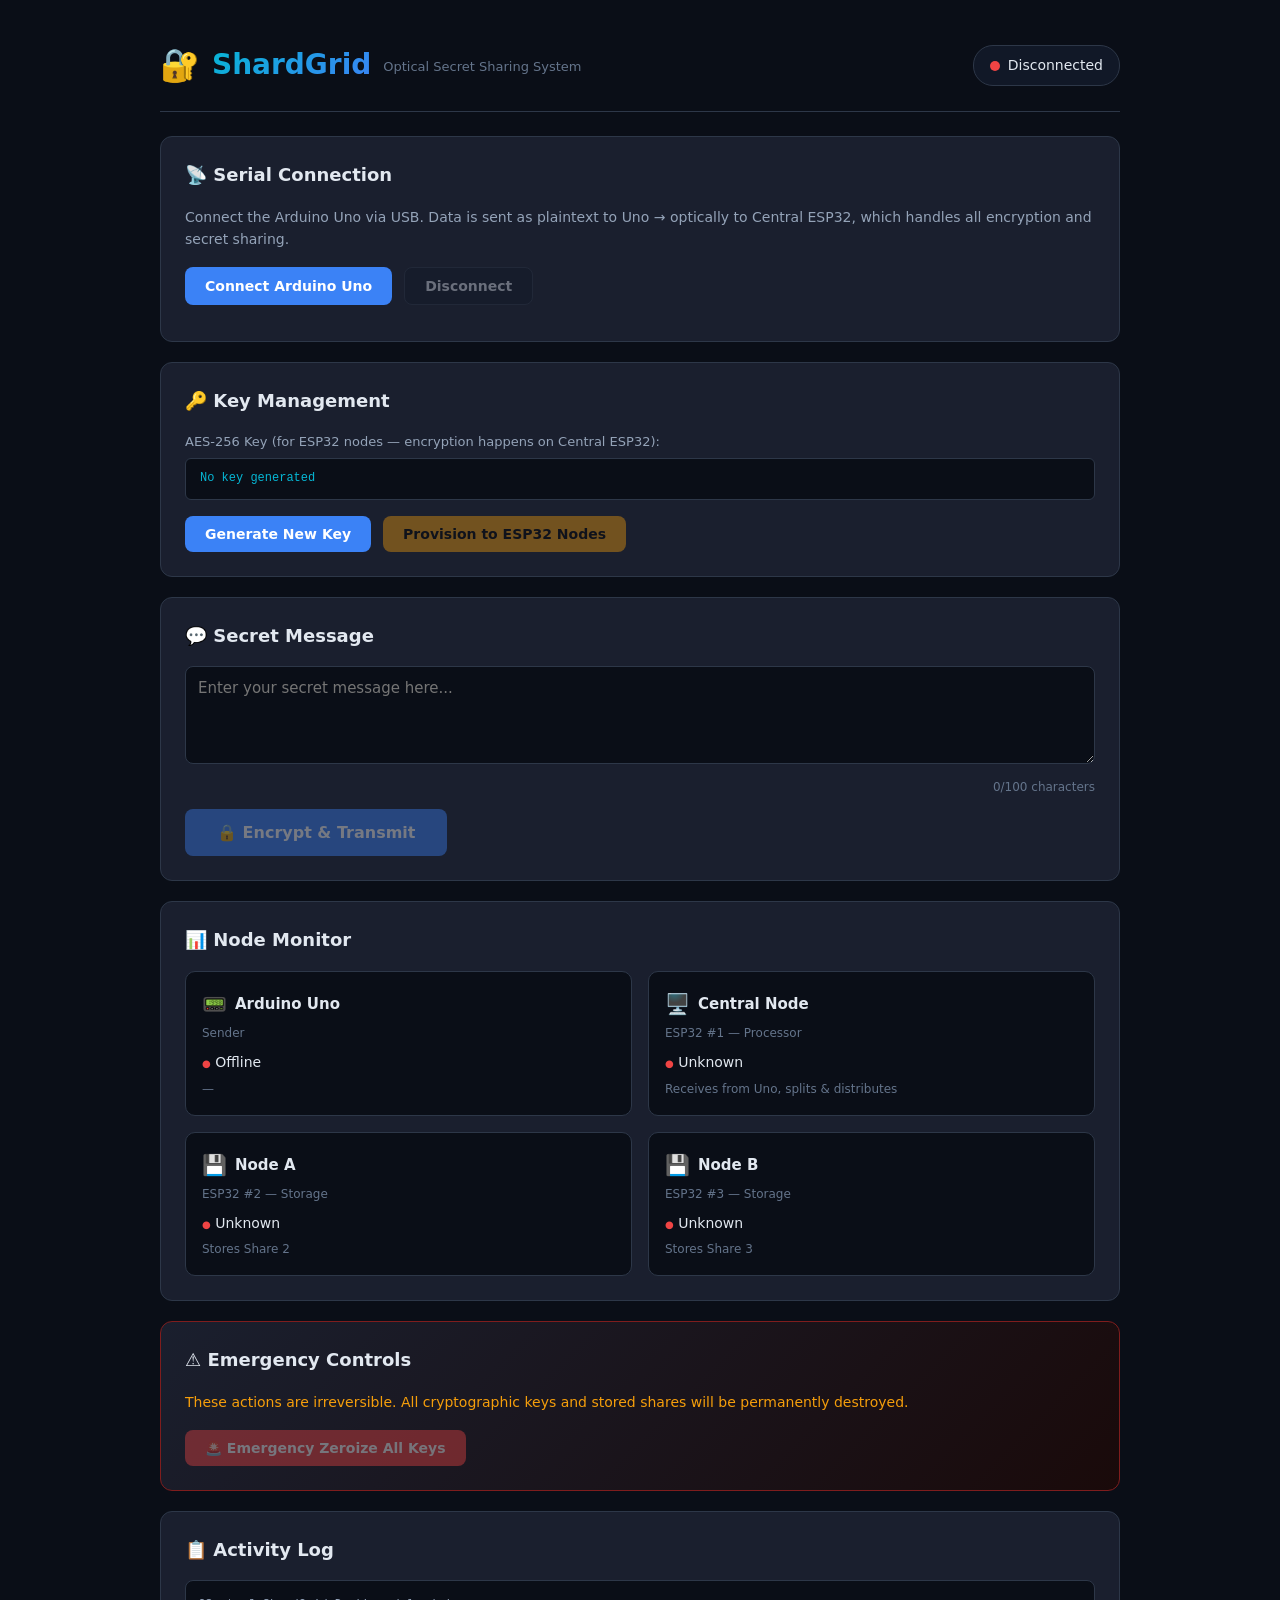
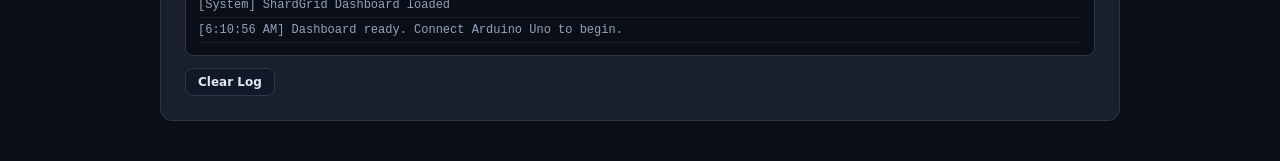
==== web-dashboard/index.html @ ce8e6735 "initial commit" ====
<!DOCTYPE html>
<html lang="en">
<head>
    <meta charset="UTF-8">
    <meta name="viewport" content="width=device-width, initial-scale=1.0">
    <title>ShardGrid — Secure Control Panel</title>
    <link rel="stylesheet" href="css/style.css">
</head>
<body>
    <div class="container">
        <!-- Header -->
        <header class="header">
            <div class="logo">
                <span class="logo-icon">🔐</span>
                <h1>ShardGrid</h1>
                <span class="subtitle">Optical Secret Sharing System</span>
            </div>
            <div class="connection-status" id="connectionStatus">
                <span class="status-dot disconnected"></span>
                <span>Disconnected</span>
            </div>
        </header>

        <!-- Connection Panel -->
        <section class="panel" id="connectPanel">
            <h2>📡 Serial Connection</h2>
            <p class="info-text">Connect the Arduino Uno via USB. Data is sent as plaintext to Uno → optically to Central ESP32, which handles all encryption and secret sharing.</p>
            <div class="button-row">
                <button id="connectBtn" class="btn btn-primary" onclick="connectSerial()">
                    Connect Arduino Uno
                </button>
                <button id="disconnectBtn" class="btn btn-secondary" onclick="disconnectSerial()" disabled>
                    Disconnect
                </button>
            </div>
            <div class="port-info" id="portInfo"></div>
        </section>

        <!-- Key Management -->
        <section class="panel" id="keyPanel">
            <h2>🔑 Key Management</h2>
            <div class="key-section">
                <div class="key-display">
                    <label>AES-256 Key (for ESP32 nodes — encryption happens on Central ESP32):</label>
                    <div class="key-value" id="keyDisplay">No key generated</div>
                </div>
                <div class="button-row">
                    <button class="btn btn-primary" onclick="generateKey()">
                        Generate New Key
                    </button>
                    <button class="btn btn-warning" onclick="provisionKey()" id="provisionBtn" disabled>
                        Provision to ESP32 Nodes
                    </button>
                </div>
            </div>
        </section>

        <!-- Message Input -->
        <section class="panel" id="messagePanel">
            <h2>💬 Secret Message</h2>
            <div class="message-section">
                <textarea id="messageInput" placeholder="Enter your secret message here..." rows="4" maxlength="100"></textarea>
                <div class="char-count"><span id="charCount">0</span>/100 characters</div>
                <div class="button-row">
                    <button class="btn btn-primary btn-large" onclick="sendMessage()" id="sendBtn" disabled>
                        🔒 Encrypt & Transmit
                    </button>
                </div>
            </div>
        </section>

        <!-- SSS Visualization -->
        <section class="panel" id="sssPanel" style="display:none;">
            <h2>🧩 Shamir's Secret Sharing</h2>
            <div class="sss-info">
                <div class="sss-param">
                    <span class="param-label">Threshold (k)</span>
                    <span class="param-value">2</span>
                </div>
                <div class="sss-param">
                    <span class="param-label">Total Shares (n)</span>
                    <span class="param-value">3</span>
                </div>
                <div class="sss-param">
                    <span class="param-label">Reconstruction</span>
                    <span class="param-value">Any 2 of 3</span>
                </div>
            </div>
            <div class="shares-display">
                <div class="share-card" id="share1Card">
                    <h3>Share 1 — Central</h3>
                    <div class="share-data" id="share1Data">—</div>
                    <div class="share-status" id="share1Status">Pending</div>
                </div>
                <div class="share-card" id="share2Card">
                    <h3>Share 2 — Node A</h3>
                    <div class="share-data" id="share2Data">—</div>
                    <div class="share-status" id="share2Status">Pending</div>
                </div>
                <div class="share-card" id="share3Card">
                    <h3>Share 3 — Node B</h3>
                    <div class="share-data" id="share3Data">—</div>
                    <div class="share-status" id="share3Status">Pending</div>
                </div>
            </div>
        </section>

        <!-- Node Status Monitor -->
        <section class="panel" id="monitorPanel">
            <h2>📊 Node Monitor</h2>
            <div class="node-grid">
                <div class="node-card" id="unoCard">
                    <div class="node-header">
                        <span class="node-icon">📟</span>
                        <h3>Arduino Uno</h3>
                    </div>
                    <div class="node-role">Sender</div>
                    <div class="node-status" id="unoStatus">
                        <span class="status-indicator offline">●</span> Offline
                    </div>
                    <div class="node-detail" id="unoDetail">—</div>
                </div>
                <div class="node-card" id="centralCard">
                    <div class="node-header">
                        <span class="node-icon">🖥️</span>
                        <h3>Central Node</h3>
                    </div>
                    <div class="node-role">ESP32 #1 — Processor</div>
                    <div class="node-status" id="centralStatus">
                        <span class="status-indicator offline">●</span> Unknown
                    </div>
                    <div class="node-detail" id="centralDetail">Receives from Uno, splits & distributes</div>
                </div>
                <div class="node-card" id="nodeACard">
                    <div class="node-header">
                        <span class="node-icon">💾</span>
                        <h3>Node A</h3>
                    </div>
                    <div class="node-role">ESP32 #2 — Storage</div>
                    <div class="node-status" id="nodeAStatus">
                        <span class="status-indicator offline">●</span> Unknown
                    </div>
                    <div class="node-detail" id="nodeADetail">Stores Share 2</div>
                </div>
                <div class="node-card" id="nodeBCard">
                    <div class="node-header">
                        <span class="node-icon">💾</span>
                        <h3>Node B</h3>
                    </div>
                    <div class="node-role">ESP32 #3 — Storage</div>
                    <div class="node-status" id="nodeBStatus">
                        <span class="status-indicator offline">●</span> Unknown
                    </div>
                    <div class="node-detail" id="nodeBDetail">Stores Share 3</div>
                </div>
            </div>
        </section>

        <!-- Emergency Controls -->
        <section class="panel panel-danger" id="emergencyPanel">
            <h2>⚠️ Emergency Controls</h2>
            <p class="warning-text">These actions are irreversible. All cryptographic keys and stored shares will be permanently destroyed.</p>
            <div class="button-row">
                <button class="btn btn-danger" onclick="emergencyZeroize()" id="zeroizeBtn" disabled>
                    🚨 Emergency Zeroize All Keys
                </button>
            </div>
        </section>

        <!-- Activity Log -->
        <section class="panel">
            <h2>📋 Activity Log</h2>
            <div class="log-container" id="logContainer">
                <div class="log-entry log-info">[System] ShardGrid Dashboard loaded</div>
            </div>
            <button class="btn btn-secondary btn-small" onclick="clearLog()">Clear Log</button>
        </section>
    </div>

    <script src="js/shamir.js"></script>
    <script src="js/crypto.js"></script>
    <script src="js/serial.js"></script>
    <script src="js/app.js"></script>
</body>
</html>
---- web-dashboard/css/style.css ----
/* ============================================================================
   ShardGrid — Dashboard Styles
   Dark theme, cybersecurity aesthetic
   ============================================================================ */

:root {
    --bg-primary: #0a0e17;
    --bg-secondary: #111827;
    --bg-panel: #1a1f2e;
    --bg-panel-hover: #1f2638;
    --border: #2d3748;
    --border-glow: #3b82f6;
    --text-primary: #e2e8f0;
    --text-secondary: #94a3b8;
    --text-muted: #64748b;
    --accent-blue: #3b82f6;
    --accent-green: #10b981;
    --accent-yellow: #f59e0b;
    --accent-red: #ef4444;
    --accent-purple: #8b5cf6;
    --accent-cyan: #06b6d4;
    --font-mono: 'Consolas', 'Monaco', 'Courier New', monospace;
    --font-sans: 'Segoe UI', system-ui, -apple-system, sans-serif;
}

* {
    margin: 0;
    padding: 0;
    box-sizing: border-box;
}

body {
    background: var(--bg-primary);
    color: var(--text-primary);
    font-family: var(--font-sans);
    min-height: 100vh;
    line-height: 1.6;
}

.container {
    max-width: 1000px;
    margin: 0 auto;
    padding: 20px;
}

/* --- Header --- */
.header {
    display: flex;
    justify-content: space-between;
    align-items: center;
    padding: 20px 0;
    border-bottom: 1px solid var(--border);
    margin-bottom: 24px;
}

.logo {
    display: flex;
    align-items: center;
    gap: 12px;
}

.logo-icon {
    font-size: 32px;
}

.logo h1 {
    font-size: 28px;
    font-weight: 700;
    background: linear-gradient(135deg, var(--accent-cyan), var(--accent-blue));
    -webkit-background-clip: text;
    -webkit-text-fill-color: transparent;
    background-clip: text;
}

.subtitle {
    color: var(--text-muted);
    font-size: 13px;
    margin-top: 4px;
}

.connection-status {
    display: flex;
    align-items: center;
    gap: 8px;
    padding: 8px 16px;
    background: var(--bg-secondary);
    border-radius: 20px;
    font-size: 14px;
    border: 1px solid var(--border);
}

.status-dot {
    width: 10px;
    height: 10px;
    border-radius: 50%;
    display: inline-block;
}

.status-dot.connected {
    background: var(--accent-green);
    box-shadow: 0 0 8px var(--accent-green);
    animation: pulse 2s infinite;
}

.status-dot.disconnected {
    background: var(--accent-red);
}

@keyframes pulse {
    0%, 100% { opacity: 1; }
    50% { opacity: 0.5; }
}

/* --- Panels --- */
.panel {
    background: var(--bg-panel);
    border: 1px solid var(--border);
    border-radius: 12px;
    padding: 24px;
    margin-bottom: 20px;
    transition: border-color 0.3s;
}

.panel:hover {
    border-color: var(--border-glow);
}

.panel h2 {
    font-size: 18px;
    margin-bottom: 16px;
    color: var(--text-primary);
}

.panel-danger {
    border-color: #7f1d1d;
    background: linear-gradient(135deg, var(--bg-panel) 0%, #1a0a0a 100%);
}

.info-text {
    color: var(--text-secondary);
    font-size: 14px;
    margin-bottom: 16px;
}

.warning-text {
    color: var(--accent-yellow);
    font-size: 14px;
    margin-bottom: 16px;
}

/* --- Buttons --- */
.button-row {
    display: flex;
    gap: 12px;
    flex-wrap: wrap;
}

.btn {
    padding: 10px 20px;
    border: none;
    border-radius: 8px;
    font-size: 14px;
    font-weight: 600;
    cursor: pointer;
    transition: all 0.2s;
    font-family: var(--font-sans);
}

.btn:disabled {
    opacity: 0.4;
    cursor: not-allowed;
}

.btn-primary {
    background: var(--accent-blue);
    color: white;
}

.btn-primary:hover:not(:disabled) {
    background: #2563eb;
    box-shadow: 0 0 15px rgba(59, 130, 246, 0.3);
}

.btn-secondary {
    background: var(--bg-secondary);
    color: var(--text-primary);
    border: 1px solid var(--border);
}

.btn-secondary:hover:not(:disabled) {
    background: var(--bg-panel-hover);
}

.btn-warning {
    background: var(--accent-yellow);
    color: #000;
}

.btn-warning:hover:not(:disabled) {
    background: #d97706;
}

.btn-danger {
    background: var(--accent-red);
    color: white;
}

.btn-danger:hover:not(:disabled) {
    background: #dc2626;
    box-shadow: 0 0 20px rgba(239, 68, 68, 0.4);
}

.btn-large {
    padding: 14px 32px;
    font-size: 16px;
}

.btn-small {
    padding: 6px 12px;
    font-size: 12px;
}

/* --- Key Management --- */
.key-display {
    margin-bottom: 16px;
}

.key-display label {
    display: block;
    color: var(--text-secondary);
    font-size: 13px;
    margin-bottom: 6px;
}

.key-value {
    background: var(--bg-primary);
    border: 1px solid var(--border);
    border-radius: 6px;
    padding: 10px 14px;
    font-family: var(--font-mono);
    font-size: 12px;
    color: var(--accent-cyan);
    word-break: break-all;
    min-height: 40px;
}

/* --- Message Input --- */
textarea {
    width: 100%;
    padding: 12px;
    background: var(--bg-primary);
    border: 1px solid var(--border);
    border-radius: 8px;
    color: var(--text-primary);
    font-family: var(--font-sans);
    font-size: 15px;
    resize: vertical;
    outline: none;
    transition: border-color 0.2s;
}

textarea:focus {
    border-color: var(--accent-blue);
    box-shadow: 0 0 0 3px rgba(59, 130, 246, 0.1);
}

.char-count {
    text-align: right;
    font-size: 12px;
    color: var(--text-muted);
    margin: 6px 0 12px;
}

/* --- SSS Shares --- */
.sss-info {
    display: flex;
    gap: 24px;
    margin-bottom: 20px;
    padding: 12px;
    background: var(--bg-primary);
    border-radius: 8px;
}

.sss-param {
    display: flex;
    flex-direction: column;
    align-items: center;
}

.param-label {
    font-size: 12px;
    color: var(--text-muted);
}

.param-value {
    font-size: 18px;
    font-weight: 700;
    color: var(--accent-purple);
}

.shares-display {
    display: grid;
    grid-template-columns: repeat(3, 1fr);
    gap: 12px;
}

.share-card {
    background: var(--bg-primary);
    border: 1px solid var(--border);
    border-radius: 8px;
    padding: 14px;
    text-align: center;
}

.share-card h3 {
    font-size: 13px;
    color: var(--text-secondary);
    margin-bottom: 8px;
}

.share-data {
    font-family: var(--font-mono);
    font-size: 11px;
    color: var(--accent-cyan);
    word-break: break-all;
    min-height: 30px;
    margin-bottom: 8px;
}

.share-status {
    font-size: 12px;
    font-weight: 600;
    padding: 4px 8px;
    border-radius: 12px;
    display: inline-block;
}

.share-status.pending { background: var(--bg-secondary); color: var(--text-muted); }
.share-status.sent { background: #1e3a5f; color: var(--accent-blue); }
.share-status.stored { background: #064e3b; color: var(--accent-green); }
.share-status.failed { background: #7f1d1d; color: var(--accent-red); }

/* --- Node Monitor --- */
.node-grid {
    display: grid;
    grid-template-columns: repeat(2, 1fr);
    gap: 16px;
}

.node-card {
    background: var(--bg-primary);
    border: 1px solid var(--border);
    border-radius: 10px;
    padding: 16px;
    transition: all 0.3s;
}

.node-card:hover {
    border-color: var(--accent-blue);
}

.node-card.tampered {
    border-color: var(--accent-red) !important;
    box-shadow: 0 0 20px rgba(239, 68, 68, 0.2);
    animation: tamperFlash 1s infinite;
}

@keyframes tamperFlash {
    0%, 100% { background: var(--bg-primary); }
    50% { background: #1a0505; }
}

.node-header {
    display: flex;
    align-items: center;
    gap: 8px;
    margin-bottom: 4px;
}

.node-header h3 {
    font-size: 15px;
}

.node-icon {
    font-size: 20px;
}

.node-role {
    font-size: 12px;
    color: var(--text-muted);
    margin-bottom: 8px;
}

.node-status {
    font-size: 14px;
    margin-bottom: 6px;
}

.status-indicator {
    font-size: 10px;
}

.status-indicator.online { color: var(--accent-green); }
.status-indicator.offline { color: var(--accent-red); }
.status-indicator.warning { color: var(--accent-yellow); }

.node-detail {
    font-size: 12px;
    color: var(--text-muted);
}

/* --- Activity Log --- */
.log-container {
    background: var(--bg-primary);
    border: 1px solid var(--border);
    border-radius: 8px;
    padding: 12px;
    max-height: 300px;
    overflow-y: auto;
    font-family: var(--font-mono);
    font-size: 12px;
    margin-bottom: 12px;
}

.log-entry {
    padding: 3px 0;
    border-bottom: 1px solid #1a1f2e;
    line-height: 1.5;
}

.log-info { color: var(--text-secondary); }
.log-success { color: var(--accent-green); }
.log-warning { color: var(--accent-yellow); }
.log-error { color: var(--accent-red); }
.log-data { color: var(--accent-cyan); }

/* --- Responsive --- */
@media (max-width: 768px) {
    .header { flex-direction: column; gap: 12px; }
    .node-grid { grid-template-columns: 1fr; }
    .shares-display { grid-template-columns: 1fr; }
    .sss-info { flex-direction: column; gap: 8px; }
}

/* --- Port Info --- */
.port-info {
    margin-top: 12px;
    font-size: 13px;
    color: var(--text-muted);
    font-family: var(--font-mono);
}
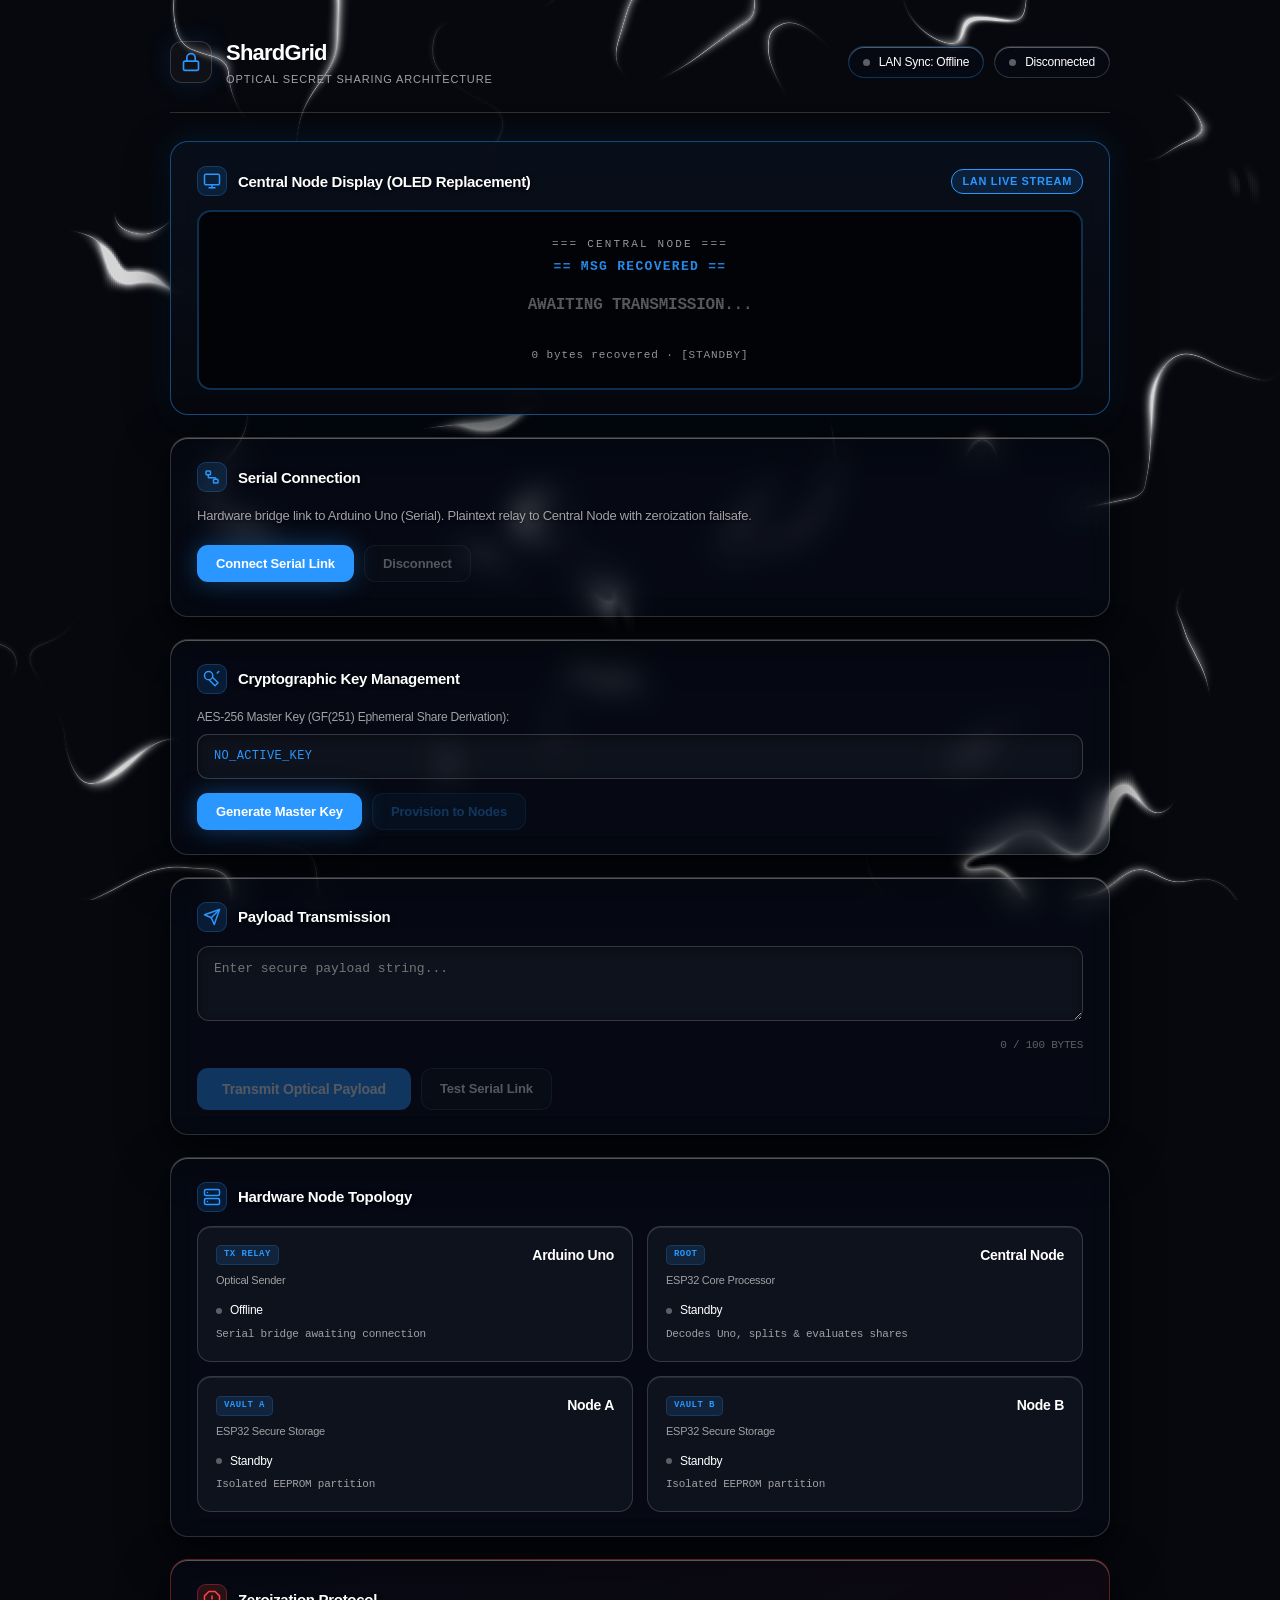
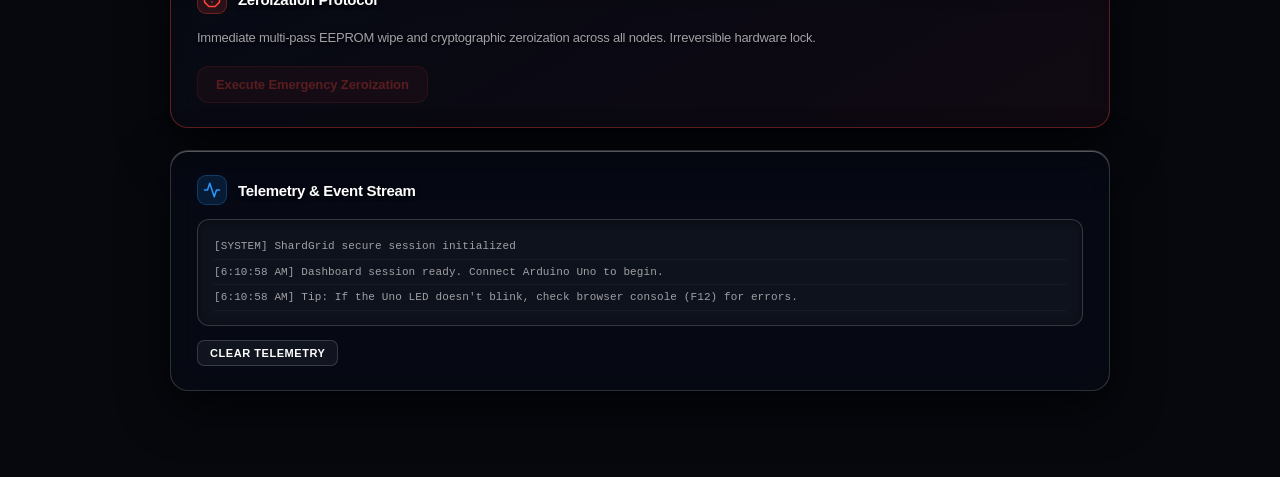
==== commit 58869e63: "central node display" ====
--- a/web-dashboard/index.html
+++ b/web-dashboard/index.html
@@ -3,31 +3,80 @@
 <head>
     <meta charset="UTF-8">
     <meta name="viewport" content="width=device-width, initial-scale=1.0">
-    <title>ShardGrid — Secure Control Panel</title>
+    <title>ShardGrid — Optical Security Matrix</title>
+    <link rel="stylesheet" href="https://fonts.cdnfonts.com/css/sf-pro-display">
     <link rel="stylesheet" href="css/style.css">
 </head>
 <body>
+    <!-- FluxLines Background -->
+    <div id="flux-bg" class="flux-lines-container">
+        <canvas class="flux-lines-canvas" aria-hidden="true"></canvas>
+    </div>
+
     <div class="container">
         <!-- Header -->
         <header class="header">
             <div class="logo">
-                <span class="logo-icon">🔐</span>
-                <h1>ShardGrid</h1>
-                <span class="subtitle">Optical Secret Sharing System</span>
-            </div>
-            <div class="connection-status" id="connectionStatus">
-                <span class="status-dot disconnected"></span>
-                <span>Disconnected</span>
+                <div class="logo-mark">
+                    <svg width="20" height="20" viewBox="0 0 24 24" fill="none" stroke="currentColor" stroke-width="2" stroke-linecap="round" stroke-linejoin="round">
+                        <rect x="3" y="11" width="18" height="11" rx="2" ry="2"></rect>
+                        <path d="M7 11V7a5 5 0 0 1 10 0v4"></path>
+                    </svg>
+                </div>
+                <div>
+                    <h1>ShardGrid</h1>
+                    <span class="subtitle">Optical Secret Sharing Architecture</span>
+                </div>
+            </div>
+            <div style="display:flex; gap:10px; align-items:center;">
+                <div class="connection-status" id="netSyncStatus" style="border-color: rgba(41,151,255,0.3);">
+                    <span class="status-dot disconnected" id="netSyncDot"></span>
+                    <span class="status-label" id="netSyncLabel">LAN Sync: Connecting...</span>
+                </div>
+                <div class="connection-status" id="connectionStatus">
+                    <span class="status-dot disconnected"></span>
+                    <span class="status-label">Disconnected</span>
+                </div>
             </div>
         </header>
+
+        <!-- Central Node OLED Display (Damaged Hardware Replacement) -->
+        <section class="panel panel-oled" id="oledRecoveryPanel">
+            <div class="panel-header">
+                <div class="panel-icon">
+                    <svg width="18" height="18" viewBox="0 0 24 24" fill="none" stroke="currentColor" stroke-width="2" stroke-linecap="round" stroke-linejoin="round">
+                        <rect x="2" y="3" width="20" height="14" rx="2" ry="2"></rect>
+                        <line x1="8" y1="21" x2="16" y2="21"></line>
+                        <line x1="12" y1="17" x2="12" y2="21"></line>
+                    </svg>
+                </div>
+                <h2>Central Node Display (OLED Replacement)</h2>
+                <span class="oled-badge">LAN Live Stream</span>
+            </div>
+            <div class="oled-screen" id="virtualOledScreen">
+                <div class="oled-header-text">=== CENTRAL NODE ===</div>
+                <div class="oled-sub-header">== MSG RECOVERED ==</div>
+                <div class="oled-recovered-text waiting" id="virtualOledMsg">AWAITING TRANSMISSION...</div>
+                <div class="oled-footer-text" id="virtualOledFooter">0 bytes recovered · [STANDBY]</div>
+            </div>
+        </section>
 
         <!-- Connection Panel -->
         <section class="panel" id="connectPanel">
-            <h2>📡 Serial Connection</h2>
-            <p class="info-text">Connect the Arduino Uno via USB. Data is sent as plaintext to Uno → optically to Central ESP32, which handles all encryption and secret sharing.</p>
+            <div class="panel-header">
+                <div class="panel-icon">
+                    <svg width="18" height="18" viewBox="0 0 24 24" fill="none" stroke="currentColor" stroke-width="2" stroke-linecap="round" stroke-linejoin="round">
+                        <rect x="4" y="4" width="6" height="5" rx="1"></rect>
+                        <rect x="14" y="15" width="6" height="5" rx="1"></rect>
+                        <path d="M7 9v3a1 1 0 0 0 1 1h8a1 1 0 0 1 1 1v1"></path>
+                    </svg>
+                </div>
+                <h2>Serial Connection</h2>
+            </div>
+            <p class="info-text">Hardware bridge link to Arduino Uno (Serial). Plaintext relay to Central Node with zeroization failsafe.</p>
             <div class="button-row">
                 <button id="connectBtn" class="btn btn-primary" onclick="connectSerial()">
-                    Connect Arduino Uno
+                    Connect Serial Link
                 </button>
                 <button id="disconnectBtn" class="btn btn-secondary" onclick="disconnectSerial()" disabled>
                     Disconnect
@@ -38,18 +87,26 @@
 
         <!-- Key Management -->
         <section class="panel" id="keyPanel">
-            <h2>🔑 Key Management</h2>
+            <div class="panel-header">
+                <div class="panel-icon">
+                    <svg width="18" height="18" viewBox="0 0 24 24" fill="none" stroke="currentColor" stroke-width="2" stroke-linecap="round" stroke-linejoin="round">
+                        <path d="m21 2-2 2m-6 6 7 7-4 4-7-7"></path>
+                        <circle cx="7.5" cy="7.5" r="5.5"></circle>
+                    </svg>
+                </div>
+                <h2>Cryptographic Key Management</h2>
+            </div>
             <div class="key-section">
                 <div class="key-display">
-                    <label>AES-256 Key (for ESP32 nodes — encryption happens on Central ESP32):</label>
-                    <div class="key-value" id="keyDisplay">No key generated</div>
+                    <label>AES-256 Master Key (GF(251) Ephemeral Share Derivation):</label>
+                    <div class="key-value" id="keyDisplay">NO_ACTIVE_KEY</div>
                 </div>
                 <div class="button-row">
                     <button class="btn btn-primary" onclick="generateKey()">
-                        Generate New Key
-                    </button>
-                    <button class="btn btn-warning" onclick="provisionKey()" id="provisionBtn" disabled>
-                        Provision to ESP32 Nodes
+                        Generate Master Key
+                    </button>
+                    <button class="btn btn-accent" onclick="provisionKey()" id="provisionBtn" disabled>
+                        Provision to Nodes
                     </button>
                 </div>
             </div>
@@ -57,13 +114,24 @@
 
         <!-- Message Input -->
         <section class="panel" id="messagePanel">
-            <h2>💬 Secret Message</h2>
+            <div class="panel-header">
+                <div class="panel-icon">
+                    <svg width="18" height="18" viewBox="0 0 24 24" fill="none" stroke="currentColor" stroke-width="2" stroke-linecap="round" stroke-linejoin="round">
+                        <line x1="22" y1="2" x2="11" y2="13"></line>
+                        <polygon points="22 2 15 22 11 13 2 9 22 2"></polygon>
+                    </svg>
+                </div>
+                <h2>Payload Transmission</h2>
+            </div>
             <div class="message-section">
-                <textarea id="messageInput" placeholder="Enter your secret message here..." rows="4" maxlength="100"></textarea>
-                <div class="char-count"><span id="charCount">0</span>/100 characters</div>
+                <textarea id="messageInput" placeholder="Enter secure payload string..." rows="3" maxlength="100"></textarea>
+                <div class="char-count"><span id="charCount">0</span> / 100 BYTES</div>
                 <div class="button-row">
                     <button class="btn btn-primary btn-large" onclick="sendMessage()" id="sendBtn" disabled>
-                        🔒 Encrypt & Transmit
+                        Transmit Optical Payload
+                    </button>
+                    <button class="btn btn-secondary" onclick="testSerialLink()" id="testBtn" disabled>
+                        Test Serial Link
                     </button>
                 </div>
             </div>
@@ -71,7 +139,17 @@
 
         <!-- SSS Visualization -->
         <section class="panel" id="sssPanel" style="display:none;">
-            <h2>🧩 Shamir's Secret Sharing</h2>
+            <div class="panel-header">
+                <div class="panel-icon">
+                    <svg width="18" height="18" viewBox="0 0 24 24" fill="none" stroke="currentColor" stroke-width="2" stroke-linecap="round" stroke-linejoin="round">
+                        <rect x="3" y="3" width="7" height="7"></rect>
+                        <rect x="14" y="3" width="7" height="7"></rect>
+                        <rect x="14" y="14" width="7" height="7"></rect>
+                        <rect x="3" y="14" width="7" height="7"></rect>
+                    </svg>
+                </div>
+                <h2>Shamir Secret Sharing (k=2, n=3)</h2>
+            </div>
             <div class="sss-info">
                 <div class="sss-param">
                     <span class="param-label">Threshold (k)</span>
@@ -82,101 +160,137 @@
                     <span class="param-value">3</span>
                 </div>
                 <div class="sss-param">
-                    <span class="param-label">Reconstruction</span>
-                    <span class="param-value">Any 2 of 3</span>
+                    <span class="param-label">Reconstruction Rule</span>
+                    <span class="param-value">k of n (Lagrange)</span>
                 </div>
             </div>
             <div class="shares-display">
                 <div class="share-card" id="share1Card">
-                    <h3>Share 1 — Central</h3>
+                    <div class="share-header">
+                        <h3>Share 01</h3>
+                        <span class="share-badge">Central</span>
+                    </div>
                     <div class="share-data" id="share1Data">—</div>
-                    <div class="share-status" id="share1Status">Pending</div>
+                    <div class="share-status" id="share1Status">PENDING</div>
                 </div>
                 <div class="share-card" id="share2Card">
-                    <h3>Share 2 — Node A</h3>
+                    <div class="share-header">
+                        <h3>Share 02</h3>
+                        <span class="share-badge">Node A</span>
+                    </div>
                     <div class="share-data" id="share2Data">—</div>
-                    <div class="share-status" id="share2Status">Pending</div>
+                    <div class="share-status" id="share2Status">PENDING</div>
                 </div>
                 <div class="share-card" id="share3Card">
-                    <h3>Share 3 — Node B</h3>
+                    <div class="share-header">
+                        <h3>Share 03</h3>
+                        <span class="share-badge">Node B</span>
+                    </div>
                     <div class="share-data" id="share3Data">—</div>
-                    <div class="share-status" id="share3Status">Pending</div>
+                    <div class="share-status" id="share3Status">PENDING</div>
                 </div>
             </div>
         </section>
 
         <!-- Node Status Monitor -->
         <section class="panel" id="monitorPanel">
-            <h2>📊 Node Monitor</h2>
+            <div class="panel-header">
+                <div class="panel-icon">
+                    <svg width="18" height="18" viewBox="0 0 24 24" fill="none" stroke="currentColor" stroke-width="2" stroke-linecap="round" stroke-linejoin="round">
+                        <rect x="2" y="2" width="20" height="8" rx="2" ry="2"></rect>
+                        <rect x="2" y="14" width="20" height="8" rx="2" ry="2"></rect>
+                        <line x1="6" y1="6" x2="6.01" y2="6"></line>
+                        <line x1="6" y1="18" x2="6.01" y2="18"></line>
+                    </svg>
+                </div>
+                <h2>Hardware Node Topology</h2>
+            </div>
             <div class="node-grid">
                 <div class="node-card" id="unoCard">
                     <div class="node-header">
-                        <span class="node-icon">📟</span>
+                        <span class="node-tag">TX RELAY</span>
                         <h3>Arduino Uno</h3>
                     </div>
-                    <div class="node-role">Sender</div>
+                    <div class="node-role">Optical Sender</div>
                     <div class="node-status" id="unoStatus">
-                        <span class="status-indicator offline">●</span> Offline
-                    </div>
-                    <div class="node-detail" id="unoDetail">—</div>
+                        <span class="status-indicator offline"></span> Offline
+                    </div>
+                    <div class="node-detail" id="unoDetail">Serial bridge awaiting connection</div>
                 </div>
                 <div class="node-card" id="centralCard">
                     <div class="node-header">
-                        <span class="node-icon">🖥️</span>
+                        <span class="node-tag">ROOT</span>
                         <h3>Central Node</h3>
                     </div>
-                    <div class="node-role">ESP32 #1 — Processor</div>
+                    <div class="node-role">ESP32 Core Processor</div>
                     <div class="node-status" id="centralStatus">
-                        <span class="status-indicator offline">●</span> Unknown
-                    </div>
-                    <div class="node-detail" id="centralDetail">Receives from Uno, splits & distributes</div>
+                        <span class="status-indicator offline"></span> Standby
+                    </div>
+                    <div class="node-detail" id="centralDetail">Decodes Uno, splits & evaluates shares</div>
                 </div>
                 <div class="node-card" id="nodeACard">
                     <div class="node-header">
-                        <span class="node-icon">💾</span>
+                        <span class="node-tag">VAULT A</span>
                         <h3>Node A</h3>
                     </div>
-                    <div class="node-role">ESP32 #2 — Storage</div>
+                    <div class="node-role">ESP32 Secure Storage</div>
                     <div class="node-status" id="nodeAStatus">
-                        <span class="status-indicator offline">●</span> Unknown
-                    </div>
-                    <div class="node-detail" id="nodeADetail">Stores Share 2</div>
+                        <span class="status-indicator offline"></span> Standby
+                    </div>
+                    <div class="node-detail" id="nodeADetail">Isolated EEPROM partition</div>
                 </div>
                 <div class="node-card" id="nodeBCard">
                     <div class="node-header">
-                        <span class="node-icon">💾</span>
+                        <span class="node-tag">VAULT B</span>
                         <h3>Node B</h3>
                     </div>
-                    <div class="node-role">ESP32 #3 — Storage</div>
+                    <div class="node-role">ESP32 Secure Storage</div>
                     <div class="node-status" id="nodeBStatus">
-                        <span class="status-indicator offline">●</span> Unknown
-                    </div>
-                    <div class="node-detail" id="nodeBDetail">Stores Share 3</div>
+                        <span class="status-indicator offline"></span> Standby
+                    </div>
+                    <div class="node-detail" id="nodeBDetail">Isolated EEPROM partition</div>
                 </div>
             </div>
         </section>
 
         <!-- Emergency Controls -->
         <section class="panel panel-danger" id="emergencyPanel">
-            <h2>⚠️ Emergency Controls</h2>
-            <p class="warning-text">These actions are irreversible. All cryptographic keys and stored shares will be permanently destroyed.</p>
+            <div class="panel-header">
+                <div class="panel-icon danger-icon">
+                    <svg width="18" height="18" viewBox="0 0 24 24" fill="none" stroke="currentColor" stroke-width="2" stroke-linecap="round" stroke-linejoin="round">
+                        <polygon points="7.86 2 16.14 2 22 7.86 22 16.14 16.14 22 7.86 22 2 16.14 2 7.86 7.86 2"></polygon>
+                        <line x1="12" y1="8" x2="12" y2="12"></line>
+                        <line x1="12" y1="16" x2="12.01" y2="16"></line>
+                    </svg>
+                </div>
+                <h2>Zeroization Protocol</h2>
+            </div>
+            <p class="warning-text">Immediate multi-pass EEPROM wipe and cryptographic zeroization across all nodes. Irreversible hardware lock.</p>
             <div class="button-row">
                 <button class="btn btn-danger" onclick="emergencyZeroize()" id="zeroizeBtn" disabled>
-                    🚨 Emergency Zeroize All Keys
+                    Execute Emergency Zeroization
                 </button>
             </div>
         </section>
 
         <!-- Activity Log -->
         <section class="panel">
-            <h2>📋 Activity Log</h2>
+            <div class="panel-header">
+                <div class="panel-icon">
+                    <svg width="18" height="18" viewBox="0 0 24 24" fill="none" stroke="currentColor" stroke-width="2" stroke-linecap="round" stroke-linejoin="round">
+                        <polyline points="22 12 18 12 15 21 9 3 6 12 2 12"></polyline>
+                    </svg>
+                </div>
+                <h2>Telemetry & Event Stream</h2>
+            </div>
             <div class="log-container" id="logContainer">
-                <div class="log-entry log-info">[System] ShardGrid Dashboard loaded</div>
-            </div>
-            <button class="btn btn-secondary btn-small" onclick="clearLog()">Clear Log</button>
+                <div class="log-entry log-info">[SYSTEM] ShardGrid secure session initialized</div>
+            </div>
+            <button class="btn btn-secondary btn-small" onclick="clearLog()">Clear Telemetry</button>
         </section>
     </div>
 
+    <script src="js/flux-lines.js"></script>
     <script src="js/shamir.js"></script>
     <script src="js/crypto.js"></script>
     <script src="js/serial.js"></script>
--- a/web-dashboard/css/style.css
+++ b/web-dashboard/css/style.css
@@ -1,301 +1,424 @@
 /* ============================================================================
-   ShardGrid — Dashboard Styles
-   Dark theme, cybersecurity aesthetic
+   ShardGrid — Apple Glassmorphism Interface
+   Typography: Apple San Francisco (SF Pro & SF Mono)
+   3-Tone Palette: Space Black (Base) | Titanium Silver/White (Content) | Apple System Blue (Accent)
    ============================================================================ */
 
 :root {
-    --bg-primary: #0a0e17;
-    --bg-secondary: #111827;
-    --bg-panel: #1a1f2e;
-    --bg-panel-hover: #1f2638;
-    --border: #2d3748;
-    --border-glow: #3b82f6;
-    --text-primary: #e2e8f0;
-    --text-secondary: #94a3b8;
-    --text-muted: #64748b;
-    --accent-blue: #3b82f6;
-    --accent-green: #10b981;
-    --accent-yellow: #f59e0b;
-    --accent-red: #ef4444;
-    --accent-purple: #8b5cf6;
-    --accent-cyan: #06b6d4;
-    --font-mono: 'Consolas', 'Monaco', 'Courier New', monospace;
-    --font-sans: 'Segoe UI', system-ui, -apple-system, sans-serif;
+    /* 3 Primary Colors: Space Black + Titanium Silver/White + Apple System Blue */
+    --color-base: #06080e;
+    --color-glass: rgba(12, 18, 30, 0.18);
+    --color-glass-card: rgba(255, 255, 255, 0.04);
+    
+    --color-white: #ffffff;
+    --color-silver: #a1a1a6;
+    --color-muted: #5e5e64;
+    --color-glass-border: rgba(255, 255, 255, 0.16);
+    --color-glass-highlight: rgba(255, 255, 255, 0.32);
+    
+    /* Apple System Blue (Quintessential Apple macOS / iOS Accent — No Cyan) */
+    --color-blue: #2997ff;
+    --color-blue-hover: #47a6ff;
+    --color-blue-glow: rgba(41, 151, 255, 0.35);
+    --color-blue-subtle: rgba(41, 151, 255, 0.14);
+
+    /* Apple System Red (Reserved purely for destructive zeroization action) */
+    --color-danger: #ff453a;
+    --color-danger-glass: rgba(255, 69, 58, 0.15);
+
+    /* Apple Native Typography Stack */
+    --font-apple: -apple-system, BlinkMacSystemFont, 'SF Pro Display', 'SF Pro Text', 'SF Pro', 'Helvetica Neue', Helvetica, Arial, sans-serif;
+    --font-apple-mono: 'SF Mono', SFMono-Regular, ui-monospace, Menlo, Monaco, Consolas, 'Liberation Mono', monospace;
+
+    /* Apple Glass Elevation */
+    --glass-shadow: 0 16px 48px rgba(0, 0, 0, 0.75);
+    --glass-bevel: inset 0 1px 0 var(--color-glass-highlight);
+}
+
+/* --- FluxLines WebGL Canvas Layer --- */
+.flux-lines-container {
+    position: fixed;
+    top: 0;
+    left: 0;
+    width: 100vw;
+    height: 100vh;
+    z-index: 0;
+    overflow: hidden;
+    pointer-events: none;
+}
+
+.flux-lines-canvas {
+    position: absolute;
+    inset: 0;
+    display: block;
+    width: 100%;
+    height: 100%;
 }
 
 * {
     margin: 0;
     padding: 0;
     box-sizing: border-box;
+    -webkit-font-smoothing: antialiased;
+    -moz-osx-font-smoothing: grayscale;
 }
 
 body {
-    background: var(--bg-primary);
-    color: var(--text-primary);
-    font-family: var(--font-sans);
+    background-color: var(--color-base);
+    color: var(--color-white);
+    font-family: var(--font-apple);
     min-height: 100vh;
-    line-height: 1.6;
+    line-height: 1.55;
+    overflow-x: hidden;
+    letter-spacing: -0.015em;
 }
 
 .container {
-    max-width: 1000px;
+    position: relative;
+    z-index: 1;
+    max-width: 980px;
     margin: 0 auto;
-    padding: 20px;
-}
-
-/* --- Header --- */
+    padding: 36px 20px 64px;
+}
+
+/* --- Header & Branding --- */
 .header {
     display: flex;
     justify-content: space-between;
     align-items: center;
-    padding: 20px 0;
-    border-bottom: 1px solid var(--border);
-    margin-bottom: 24px;
+    padding-bottom: 24px;
+    margin-bottom: 28px;
+    border-bottom: 1px solid var(--color-glass-border);
 }
 
 .logo {
     display: flex;
     align-items: center;
-    gap: 12px;
-}
-
-.logo-icon {
-    font-size: 32px;
+    gap: 14px;
+}
+
+.logo-mark {
+    width: 42px;
+    height: 42px;
+    display: flex;
+    align-items: center;
+    justify-content: center;
+    background: var(--color-glass-card);
+    border: 1px solid var(--color-glass-border);
+    border-radius: 12px;
+    color: var(--color-blue);
+    box-shadow: 0 0 24px var(--color-blue-subtle);
 }
 
 .logo h1 {
-    font-size: 28px;
+    font-size: 22px;
     font-weight: 700;
-    background: linear-gradient(135deg, var(--accent-cyan), var(--accent-blue));
-    -webkit-background-clip: text;
-    -webkit-text-fill-color: transparent;
-    background-clip: text;
+    letter-spacing: -0.035em;
+    color: var(--color-white);
 }
 
 .subtitle {
-    color: var(--text-muted);
-    font-size: 13px;
-    margin-top: 4px;
+    display: block;
+    color: var(--color-silver);
+    font-size: 11px;
+    text-transform: uppercase;
+    letter-spacing: 0.08em;
+    font-weight: 500;
+    margin-top: 1px;
 }
 
 .connection-status {
-    display: flex;
-    align-items: center;
-    gap: 8px;
-    padding: 8px 16px;
-    background: var(--bg-secondary);
-    border-radius: 20px;
-    font-size: 14px;
-    border: 1px solid var(--border);
+    display: inline-flex;
+    align-items: center;
+    gap: 9px;
+    padding: 6px 14px;
+    background: var(--color-glass);
+    backdrop-filter: blur(14px) saturate(170%);
+    -webkit-backdrop-filter: blur(14px) saturate(170%);
+    border: 1px solid var(--color-glass-border);
+    border-radius: 9999px;
+    font-size: 12px;
+    font-weight: 500;
+    box-shadow: var(--glass-bevel);
 }
 
 .status-dot {
-    width: 10px;
-    height: 10px;
+    width: 7px;
+    height: 7px;
     border-radius: 50%;
     display: inline-block;
 }
 
 .status-dot.connected {
-    background: var(--accent-green);
-    box-shadow: 0 0 8px var(--accent-green);
-    animation: pulse 2s infinite;
+    background: var(--color-blue);
+    box-shadow: 0 0 10px var(--color-blue);
+    animation: applePulse 2s infinite ease-in-out;
 }
 
 .status-dot.disconnected {
-    background: var(--accent-red);
-}
-
-@keyframes pulse {
-    0%, 100% { opacity: 1; }
-    50% { opacity: 0.5; }
-}
-
-/* --- Panels --- */
+    background: var(--color-muted);
+}
+
+@keyframes applePulse {
+    0%, 100% { opacity: 1; transform: scale(1); }
+    50% { opacity: 0.45; transform: scale(0.92); }
+}
+
+/* --- Apple Glassmorphic Panels --- */
 .panel {
-    background: var(--bg-panel);
-    border: 1px solid var(--border);
-    border-radius: 12px;
-    padding: 24px;
-    margin-bottom: 20px;
-    transition: border-color 0.3s;
+    background: var(--color-glass);
+    backdrop-filter: blur(14px) saturate(170%);
+    -webkit-backdrop-filter: blur(14px) saturate(170%);
+    border: 1px solid var(--color-glass-border);
+    border-radius: 18px;
+    padding: 24px 26px;
+    margin-bottom: 22px;
+    box-shadow: var(--glass-bevel), var(--glass-shadow);
+    transition: border-color 0.25s ease, box-shadow 0.25s ease, transform 0.25s ease;
 }
 
 .panel:hover {
-    border-color: var(--border-glow);
+    border-color: rgba(41, 151, 255, 0.45);
+    box-shadow: var(--glass-bevel), 0 24px 54px rgba(0, 0, 0, 0.45), 0 0 32px var(--color-blue-subtle);
+}
+
+.panel-header {
+    display: flex;
+    align-items: center;
+    gap: 11px;
+    margin-bottom: 14px;
+}
+
+.panel-icon {
+    display: flex;
+    align-items: center;
+    justify-content: center;
+    width: 30px;
+    height: 30px;
+    border-radius: 9px;
+    background: var(--color-blue-subtle);
+    color: var(--color-blue);
+    border: 1px solid rgba(41, 151, 255, 0.25);
+}
+
+.panel-icon.danger-icon {
+    background: var(--color-danger-glass);
+    color: var(--color-danger);
+    border-color: rgba(255, 69, 58, 0.3);
 }
 
 .panel h2 {
-    font-size: 18px;
-    margin-bottom: 16px;
-    color: var(--text-primary);
+    font-size: 15px;
+    font-weight: 600;
+    letter-spacing: -0.02em;
+    color: var(--color-white);
+    text-shadow: 0 1px 4px rgba(0, 0, 0, 0.7);
 }
 
 .panel-danger {
-    border-color: #7f1d1d;
-    background: linear-gradient(135deg, var(--bg-panel) 0%, #1a0a0a 100%);
+    border-color: rgba(255, 69, 58, 0.35);
+    background: linear-gradient(150deg, var(--color-glass) 0%, rgba(38, 12, 18, 0.35) 100%);
+}
+
+.panel-danger:hover {
+    border-color: rgba(255, 69, 58, 0.45);
+    box-shadow: var(--glass-bevel), 0 24px 54px rgba(0, 0, 0, 0.55), 0 0 32px rgba(255, 69, 58, 0.14);
 }
 
 .info-text {
-    color: var(--text-secondary);
-    font-size: 14px;
-    margin-bottom: 16px;
+    color: var(--color-silver);
+    font-size: 13px;
+    line-height: 1.55;
+    margin-bottom: 18px;
+    text-shadow: 0 1px 3px rgba(0, 0, 0, 0.6);
 }
 
 .warning-text {
-    color: var(--accent-yellow);
-    font-size: 14px;
-    margin-bottom: 16px;
-}
-
-/* --- Buttons --- */
+    color: var(--color-silver);
+    font-size: 13px;
+    line-height: 1.55;
+    margin-bottom: 18px;
+    text-shadow: 0 1px 3px rgba(0, 0, 0, 0.6);
+}
+
+/* --- Apple-Style Buttons --- */
 .button-row {
     display: flex;
-    gap: 12px;
+    gap: 10px;
     flex-wrap: wrap;
 }
 
 .btn {
-    padding: 10px 20px;
-    border: none;
-    border-radius: 8px;
-    font-size: 14px;
+    padding: 10px 18px;
+    border: 1px solid transparent;
+    border-radius: 11px;
+    font-size: 13px;
     font-weight: 600;
     cursor: pointer;
-    transition: all 0.2s;
-    font-family: var(--font-sans);
+    transition: all 0.2s cubic-bezier(0.16, 1, 0.3, 1);
+    font-family: var(--font-apple);
+    letter-spacing: -0.01em;
 }
 
 .btn:disabled {
-    opacity: 0.4;
+    opacity: 0.32;
     cursor: not-allowed;
+    box-shadow: none !important;
 }
 
 .btn-primary {
-    background: var(--accent-blue);
-    color: white;
+    background: var(--color-blue);
+    color: #ffffff;
+    box-shadow: 0 0 24px var(--color-blue-glow);
 }
 
 .btn-primary:hover:not(:disabled) {
-    background: #2563eb;
-    box-shadow: 0 0 15px rgba(59, 130, 246, 0.3);
+    background: var(--color-blue-hover);
+    box-shadow: 0 0 32px rgba(41, 151, 255, 0.55);
+    transform: translateY(-1px);
 }
 
 .btn-secondary {
-    background: var(--bg-secondary);
-    color: var(--text-primary);
-    border: 1px solid var(--border);
+    background: rgba(255, 255, 255, 0.05);
+    color: var(--color-white);
+    border: 1px solid var(--color-glass-border);
+    backdrop-filter: blur(12px);
 }
 
 .btn-secondary:hover:not(:disabled) {
-    background: var(--bg-panel-hover);
-}
-
-.btn-warning {
-    background: var(--accent-yellow);
-    color: #000;
-}
-
-.btn-warning:hover:not(:disabled) {
-    background: #d97706;
+    background: rgba(255, 255, 255, 0.1);
+    border-color: rgba(255, 255, 255, 0.18);
+    transform: translateY(-1px);
+}
+
+.btn-accent {
+    background: var(--color-blue-subtle);
+    color: var(--color-blue);
+    border: 1px solid rgba(41, 151, 255, 0.3);
+}
+
+.btn-accent:hover:not(:disabled) {
+    background: rgba(41, 151, 255, 0.2);
+    border-color: var(--color-blue);
+    box-shadow: 0 0 20px var(--color-blue-glow);
+    transform: translateY(-1px);
 }
 
 .btn-danger {
-    background: var(--accent-red);
-    color: white;
+    background: var(--color-danger-glass);
+    color: var(--color-danger);
+    border: 1px solid rgba(255, 69, 58, 0.32);
 }
 
 .btn-danger:hover:not(:disabled) {
-    background: #dc2626;
-    box-shadow: 0 0 20px rgba(239, 68, 68, 0.4);
+    background: var(--color-danger);
+    color: #ffffff;
+    box-shadow: 0 0 28px rgba(255, 69, 58, 0.45);
+    transform: translateY(-1px);
 }
 
 .btn-large {
-    padding: 14px 32px;
-    font-size: 16px;
+    padding: 12px 24px;
+    font-size: 14px;
 }
 
 .btn-small {
     padding: 6px 12px;
-    font-size: 12px;
-}
-
-/* --- Key Management --- */
-.key-display {
-    margin-bottom: 16px;
+    font-size: 11px;
+    border-radius: 7px;
+    text-transform: uppercase;
+    letter-spacing: 0.05em;
+}
+
+/* --- Key Display --- */
+.key-section {
+    display: flex;
+    flex-direction: column;
+    gap: 14px;
 }
 
 .key-display label {
     display: block;
-    color: var(--text-secondary);
-    font-size: 13px;
-    margin-bottom: 6px;
+    color: var(--color-silver);
+    font-size: 12px;
+    margin-bottom: 8px;
+    font-weight: 500;
 }
 
 .key-value {
-    background: var(--bg-primary);
-    border: 1px solid var(--border);
-    border-radius: 6px;
-    padding: 10px 14px;
-    font-family: var(--font-mono);
+    background: var(--color-glass-card);
+    border: 1px solid var(--color-glass-border);
+    border-radius: 11px;
+    padding: 12px 16px;
+    font-family: var(--font-apple-mono);
     font-size: 12px;
-    color: var(--accent-cyan);
+    color: var(--color-blue);
     word-break: break-all;
-    min-height: 40px;
+    min-height: 44px;
+    letter-spacing: 0.03em;
+    box-shadow: inset 0 2px 8px rgba(0, 0, 0, 0.4);
 }
 
 /* --- Message Input --- */
 textarea {
     width: 100%;
-    padding: 12px;
-    background: var(--bg-primary);
-    border: 1px solid var(--border);
-    border-radius: 8px;
-    color: var(--text-primary);
-    font-family: var(--font-sans);
-    font-size: 15px;
+    padding: 14px 16px;
+    background: var(--color-glass-card);
+    border: 1px solid var(--color-glass-border);
+    border-radius: 12px;
+    color: var(--color-white);
+    font-family: var(--font-apple-mono);
+    font-size: 13px;
     resize: vertical;
     outline: none;
-    transition: border-color 0.2s;
+    transition: all 0.2s;
+    box-shadow: inset 0 2px 8px rgba(0, 0, 0, 0.4);
 }
 
 textarea:focus {
-    border-color: var(--accent-blue);
-    box-shadow: 0 0 0 3px rgba(59, 130, 246, 0.1);
+    border-color: var(--color-blue);
+    box-shadow: inset 0 2px 8px rgba(0, 0, 0, 0.4), 0 0 18px var(--color-blue-subtle);
 }
 
 .char-count {
     text-align: right;
-    font-size: 12px;
-    color: var(--text-muted);
-    margin: 6px 0 12px;
-}
-
-/* --- SSS Shares --- */
+    font-size: 11px;
+    color: var(--color-muted);
+    font-family: var(--font-apple-mono);
+    margin: 8px 0 14px;
+}
+
+/* --- SSS Shares Matrix --- */
 .sss-info {
     display: flex;
     gap: 24px;
     margin-bottom: 20px;
-    padding: 12px;
-    background: var(--bg-primary);
-    border-radius: 8px;
+    padding: 14px 20px;
+    background: var(--color-glass-card);
+    border: 1px solid var(--color-glass-border);
+    border-radius: 13px;
+    box-shadow: inset 0 1px 0 rgba(255, 255, 255, 0.1);
 }
 
 .sss-param {
     display: flex;
     flex-direction: column;
-    align-items: center;
+    gap: 2px;
 }
 
 .param-label {
-    font-size: 12px;
-    color: var(--text-muted);
+    font-size: 11px;
+    color: var(--color-silver);
+    text-transform: uppercase;
+    letter-spacing: 0.06em;
+    font-weight: 500;
 }
 
 .param-value {
-    font-size: 18px;
+    font-size: 15px;
     font-weight: 700;
-    color: var(--accent-purple);
+    color: var(--color-blue);
+    font-family: var(--font-apple-mono);
 }
 
 .shares-display {
@@ -305,147 +428,279 @@
 }
 
 .share-card {
-    background: var(--bg-primary);
-    border: 1px solid var(--border);
-    border-radius: 8px;
-    padding: 14px;
-    text-align: center;
-}
-
-.share-card h3 {
-    font-size: 13px;
-    color: var(--text-secondary);
-    margin-bottom: 8px;
-}
-
-.share-data {
-    font-family: var(--font-mono);
-    font-size: 11px;
-    color: var(--accent-cyan);
-    word-break: break-all;
-    min-height: 30px;
-    margin-bottom: 8px;
-}
-
-.share-status {
+    background: var(--color-glass-card);
+    border: 1px solid var(--color-glass-border);
+    border-radius: 13px;
+    padding: 16px;
+    box-shadow: inset 0 1px 0 rgba(255, 255, 255, 0.1);
+    transition: border-color 0.2s, box-shadow 0.2s;
+}
+
+.share-card:hover {
+    border-color: rgba(41, 151, 255, 0.35);
+    box-shadow: inset 0 1px 0 rgba(255, 255, 255, 0.1), 0 8px 24px rgba(0, 0, 0, 0.35);
+}
+
+.share-header {
+    display: flex;
+    justify-content: space-between;
+    align-items: center;
+    margin-bottom: 10px;
+}
+
+.share-header h3 {
     font-size: 12px;
     font-weight: 600;
+    color: var(--color-white);
+    text-transform: uppercase;
+    letter-spacing: 0.06em;
+}
+
+.share-badge {
+    font-size: 10px;
+    font-family: var(--font-apple-mono);
+    color: var(--color-silver);
+    background: rgba(255, 255, 255, 0.06);
+    padding: 2px 7px;
+    border-radius: 5px;
+}
+
+.share-data {
+    font-family: var(--font-apple-mono);
+    font-size: 11px;
+    color: var(--color-blue);
+    word-break: break-all;
+    min-height: 32px;
+    margin-bottom: 12px;
+    line-height: 1.4;
+}
+
+.share-status {
+    font-size: 10px;
+    font-family: var(--font-apple-mono);
+    font-weight: 600;
+    letter-spacing: 0.06em;
     padding: 4px 8px;
-    border-radius: 12px;
+    border-radius: 6px;
     display: inline-block;
-}
-
-.share-status.pending { background: var(--bg-secondary); color: var(--text-muted); }
-.share-status.sent { background: #1e3a5f; color: var(--accent-blue); }
-.share-status.stored { background: #064e3b; color: var(--accent-green); }
-.share-status.failed { background: #7f1d1d; color: var(--accent-red); }
-
-/* --- Node Monitor --- */
+    text-align: center;
+}
+
+.share-status.pending { background: rgba(255, 255, 255, 0.05); color: var(--color-muted); }
+.share-status.sent { background: var(--color-blue-subtle); color: var(--color-blue); border: 1px solid rgba(41, 151, 255, 0.25); }
+.share-status.stored { background: rgba(41, 151, 255, 0.24); color: #ffffff; border: 1px solid var(--color-blue); }
+.share-status.failed { background: var(--color-danger-glass); color: var(--color-danger); }
+
+/* --- Node Topology Grid --- */
 .node-grid {
     display: grid;
     grid-template-columns: repeat(2, 1fr);
-    gap: 16px;
+    gap: 14px;
 }
 
 .node-card {
-    background: var(--bg-primary);
-    border: 1px solid var(--border);
-    border-radius: 10px;
-    padding: 16px;
-    transition: all 0.3s;
+    background: var(--color-glass-card);
+    border: 1px solid var(--color-glass-border);
+    border-radius: 14px;
+    padding: 18px;
+    box-shadow: inset 0 1px 0 rgba(255, 255, 255, 0.1);
+    transition: all 0.2s;
 }
 
 .node-card:hover {
-    border-color: var(--accent-blue);
+    border-color: rgba(41, 151, 255, 0.35);
+    box-shadow: inset 0 1px 0 rgba(255, 255, 255, 0.1), 0 8px 24px rgba(0, 0, 0, 0.35);
 }
 
 .node-card.tampered {
-    border-color: var(--accent-red) !important;
-    box-shadow: 0 0 20px rgba(239, 68, 68, 0.2);
-    animation: tamperFlash 1s infinite;
-}
-
-@keyframes tamperFlash {
-    0%, 100% { background: var(--bg-primary); }
-    50% { background: #1a0505; }
+    border-color: var(--color-danger) !important;
+    background: rgba(30, 8, 12, 0.85) !important;
+    box-shadow: 0 0 32px rgba(255, 69, 58, 0.35);
 }
 
 .node-header {
     display: flex;
+    justify-content: space-between;
+    align-items: center;
+    margin-bottom: 6px;
+}
+
+.node-header h3 {
+    font-size: 14px;
+    font-weight: 600;
+    color: var(--color-white);
+    letter-spacing: -0.02em;
+}
+
+.node-tag {
+    font-family: var(--font-apple-mono);
+    font-size: 9px;
+    color: var(--color-blue);
+    background: var(--color-blue-subtle);
+    padding: 2px 7px;
+    border-radius: 5px;
+    border: 1px solid rgba(41, 151, 255, 0.2);
+    letter-spacing: 0.05em;
+    font-weight: 600;
+}
+
+.node-role {
+    font-size: 11px;
+    color: var(--color-silver);
+    margin-bottom: 12px;
+}
+
+.node-status {
+    display: flex;
     align-items: center;
     gap: 8px;
-    margin-bottom: 4px;
-}
-
-.node-header h3 {
-    font-size: 15px;
-}
-
-.node-icon {
-    font-size: 20px;
-}
-
-.node-role {
     font-size: 12px;
-    color: var(--text-muted);
-    margin-bottom: 8px;
-}
-
-.node-status {
-    font-size: 14px;
+    font-weight: 500;
     margin-bottom: 6px;
+    color: var(--color-white);
 }
 
 .status-indicator {
-    font-size: 10px;
-}
-
-.status-indicator.online { color: var(--accent-green); }
-.status-indicator.offline { color: var(--accent-red); }
-.status-indicator.warning { color: var(--accent-yellow); }
+    width: 6px;
+    height: 6px;
+    border-radius: 50%;
+    display: inline-block;
+}
+
+.status-indicator.online {
+    background: var(--color-blue);
+    box-shadow: 0 0 8px var(--color-blue);
+}
+
+.status-indicator.offline {
+    background: var(--color-muted);
+}
 
 .node-detail {
-    font-size: 12px;
-    color: var(--text-muted);
-}
-
-/* --- Activity Log --- */
+    font-size: 11px;
+    color: var(--color-silver);
+    font-family: var(--font-apple-mono);
+}
+
+/* --- Telemetry Stream --- */
 .log-container {
-    background: var(--bg-primary);
-    border: 1px solid var(--border);
-    border-radius: 8px;
-    padding: 12px;
-    max-height: 300px;
+    background: var(--color-glass-card);
+    border: 1px solid var(--color-glass-border);
+    border-radius: 12px;
+    padding: 14px 16px;
+    max-height: 280px;
     overflow-y: auto;
-    font-family: var(--font-mono);
-    font-size: 12px;
-    margin-bottom: 12px;
+    font-family: var(--font-apple-mono);
+    font-size: 11px;
+    margin-bottom: 14px;
+    box-shadow: inset 0 2px 8px rgba(0, 0, 0, 0.4);
 }
 
 .log-entry {
-    padding: 3px 0;
-    border-bottom: 1px solid #1a1f2e;
+    padding: 4px 0;
+    border-bottom: 1px solid rgba(255, 255, 255, 0.035);
     line-height: 1.5;
-}
-
-.log-info { color: var(--text-secondary); }
-.log-success { color: var(--accent-green); }
-.log-warning { color: var(--accent-yellow); }
-.log-error { color: var(--accent-red); }
-.log-data { color: var(--accent-cyan); }
-
-/* --- Responsive --- */
+    letter-spacing: 0.01em;
+}
+
+.log-info { color: var(--color-silver); }
+.log-success { color: var(--color-blue); }
+.log-warning { color: #ffd60a; }
+.log-error { color: var(--color-danger); }
+.log-data { color: var(--color-white); font-weight: 500; }
+
+.port-info {
+    margin-top: 10px;
+    font-size: 11px;
+    color: var(--color-silver);
+    font-family: var(--font-apple-mono);
+}
+
+/* --- Responsive Layout --- */
 @media (max-width: 768px) {
-    .header { flex-direction: column; gap: 12px; }
+    .container { padding: 22px 14px 44px; }
+    .header { flex-direction: column; align-items: flex-start; gap: 14px; }
     .node-grid { grid-template-columns: 1fr; }
     .shares-display { grid-template-columns: 1fr; }
-    .sss-info { flex-direction: column; gap: 8px; }
-}
-
-/* --- Port Info --- */
-.port-info {
-    margin-top: 12px;
+    .sss-info { flex-direction: column; gap: 10px; }
+}
+
+/* --- Virtual OLED Reconstructed Output Panel --- */
+.panel-oled {
+    border-color: rgba(41, 151, 255, 0.45);
+    background: linear-gradient(180deg, rgba(10, 16, 28, 0.85) 0%, rgba(6, 8, 14, 0.95) 100%);
+    box-shadow: 0 12px 40px rgba(0, 0, 0, 0.8), 0 0 30px rgba(41, 151, 255, 0.15);
+}
+
+.oled-badge {
+    margin-left: auto;
+    font-size: 11px;
+    font-weight: 600;
+    letter-spacing: 0.06em;
+    text-transform: uppercase;
+    padding: 3px 10px;
+    border-radius: 12px;
+    background: var(--color-blue-subtle);
+    color: var(--color-blue);
+    border: 1px solid var(--color-blue);
+}
+
+.oled-screen {
+    background: #020307;
+    border: 2px solid rgba(41, 151, 255, 0.3);
+    border-radius: 14px;
+    padding: 24px;
+    text-align: center;
+    position: relative;
+    overflow: hidden;
+    margin-top: 10px;
+}
+
+.oled-screen::before {
+    content: '';
+    position: absolute;
+    top: 0; left: 0; right: 0; bottom: 0;
+    background: repeating-linear-gradient(0deg, rgba(0, 0, 0, 0.18), rgba(0, 0, 0, 0.18) 1px, transparent 1px, transparent 2px);
+    pointer-events: none;
+}
+
+.oled-header-text {
+    font-family: var(--font-apple-mono);
+    font-size: 11px;
+    letter-spacing: 0.2em;
+    color: var(--color-silver);
+    margin-bottom: 4px;
+}
+
+.oled-sub-header {
+    font-family: var(--font-apple-mono);
     font-size: 13px;
-    color: var(--text-muted);
-    font-family: var(--font-mono);
-}
+    font-weight: 700;
+    letter-spacing: 0.1em;
+    color: var(--color-blue);
+    margin-bottom: 16px;
+}
+
+.oled-recovered-text {
+    font-family: var(--font-apple-mono);
+    font-size: 28px;
+    font-weight: 700;
+    color: #ffffff;
+    text-shadow: 0 0 15px rgba(41, 151, 255, 0.7), 0 0 30px rgba(41, 151, 255, 0.4);
+    margin: 12px 0 16px;
+    word-break: break-all;
+    min-height: 38px;
+}
+
+.oled-recovered-text.waiting {
+    color: var(--color-muted);
+    font-size: 16px;
+    text-shadow: none;
+}
+
+.oled-footer-text {
+    font-family: var(--font-apple-mono);
+    font-size: 11px;
+    letter-spacing: 0.08em;
+    color: var(--color-silver);
+}
